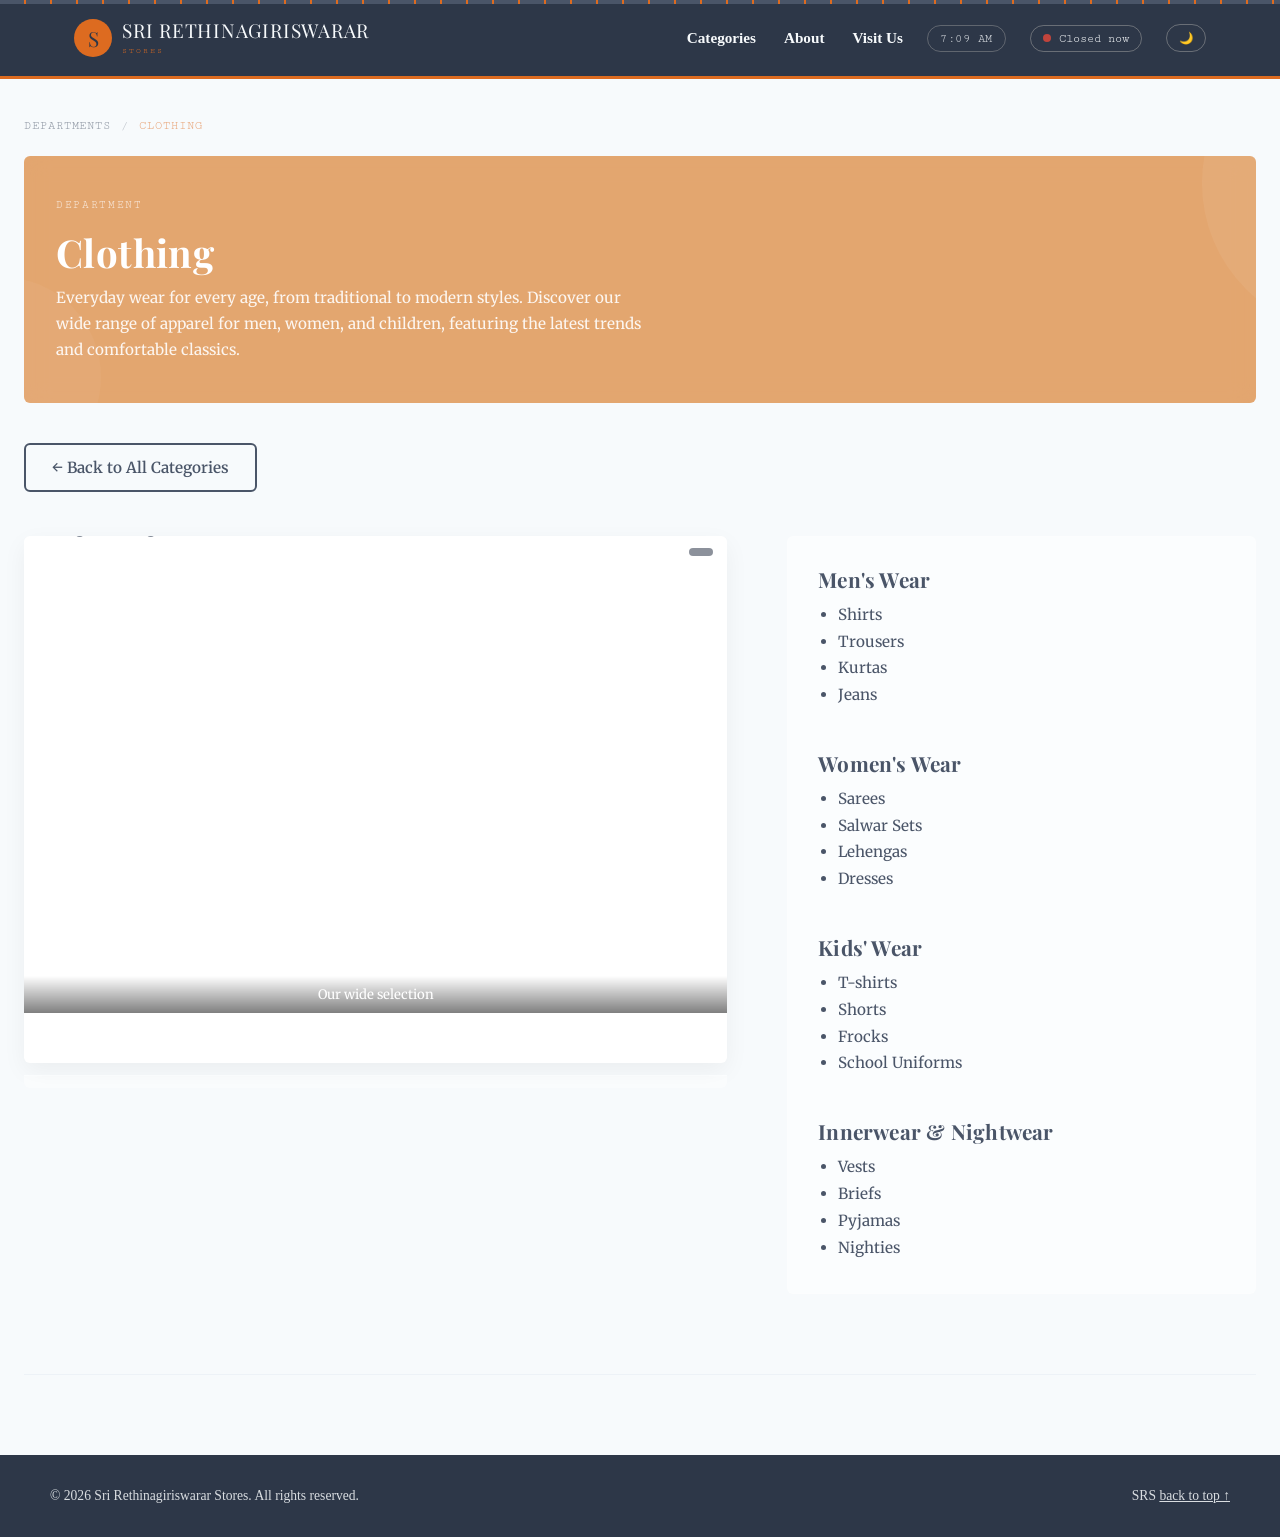
==== clothing.html @ 68ac8aa7 "first commit" ====
<!DOCTYPE html>
<html lang="en" data-theme="light">
<head>
<meta charset="UTF-8">
<meta name="viewport" content="width=device-width, initial-scale=1.0">
<title>Clothing — Sri Rethinagiriswarar Stores</title>
<meta name="description" content="Explore the departments of Sri Rethinagiriswarar Stores — clothing, footwear, grocery, stationery, and more.">
<link rel="preconnect" href="https://fonts.googleapis.com">
<link rel="preconnect" href="https://fonts.gstatic.com" crossorigin>
<link href="https://fonts.googleapis.com/css2?family=Playfair+Display:wght@700&family=Merriweather:wght@400;700&family=Cutive+Mono&display=swap" rel="stylesheet">
<link rel="stylesheet" href="style.css">
</head>
<body data-department-id="clothing">

<!-- Scroll Progress Bar -->
<div class="scroll-progress" id="scroll-progress"></div>

<div class="rail" aria-hidden="true"></div>

<header class="site-header" id="top">
  <div class="header-inner">
    <a class="brand" href="index.html#top">
      <span class="brand-mark">S</span>
      <span class="brand-text">SRI RETHINAGIRISWARAR<small>STORES</small></span>
    </a>

    <nav class="main-nav" id="main-nav">
      <a href="index.html#categories" class="nav-link">Categories</a>
      <a href="index.html#about" class="nav-link">About</a>
      <a href="index.html#visit" class="nav-link">Visit Us</a>
    </nav>

    <!-- Live Clock -->
    <div class="live-clock" id="live-clock" title="Current time">--:-- --</div>

    <div class="status-chip" id="status-chip">
      <span class="dot"></span>
      <span id="status-text">Checking hours…</span>
    </div>

    <!-- Theme Toggle -->
    <button class="theme-toggle" id="theme-toggle" aria-label="Toggle dark/light mode">
      <span class="toggle-icon" id="toggle-icon">☀️</span>
    </button>

    <button class="nav-toggle" id="nav-toggle" aria-label="Toggle menu" aria-expanded="false">
      <span></span><span></span><span></span>
    </button>
  </div>
</header>

<main>
  <!-- DEPARTMENT DETAIL SECTION -->
  <section class="department-detail is-active" id="department-detail">
    <div class="department-detail-inner" id="department-detail-inner">
      <!-- Content is now pre-rendered -->
      <div class="department-breadcrumb">
        <a href="index.html#categories">Departments</a>
        <span>/</span>
        <span class="breadcrumb-current">Clothing</span>
      </div>
  
      <div class="department-banner banner--marigold">
        <p class="eyebrow">Department</p>
        <h2>Clothing</h2>
        <p>Everyday wear for every age, from traditional to modern styles. Discover our wide range of apparel for men, women, and children, featuring the latest trends and comfortable classics.</p>
      </div>
  
      <a href="index.html#categories" class="btn btn-ghost department-back-btn">&larr; Back to All Categories</a>
    
      <div class="department-detail-grid">
        <div class="department-images">
          <div class="slideshow-container" id="slideshow-container">
            <div class="slideshow-track" id="slideshow-track">
              <div class="slideshow-slide is-active" data-index="0">
                <img src="https://images.unsplash.com/photo-1523381294911-8d3cead13475?w=800&q=80" alt="Clothing — image 1" loading="eager" class="slideshow-img">
                <div class="slideshow-caption">Our wide selection</div>
              </div>
              <div class="slideshow-slide" data-index="1">
                <img src="https://images.unsplash.com/photo-1603252109360-70495248a825?w=800&q=80" alt="Clothing — image 2" loading="lazy" class="slideshow-img">
                <div class="slideshow-caption">Quality you can trust</div>
              </div>
              <div class="slideshow-slide" data-index="2">
                <img src="https://images.unsplash.com/photo-1585487005169-5c354efe72a3?w=800&q=80" alt="Clothing — image 3" loading="lazy" class="slideshow-img">
                <div class="slideshow-caption">Fresh & ready for you</div>
              </div>
              <div class="slideshow-slide" data-index="3">
                <img src="https://images.unsplash.com/photo-1617137968427-85924c800a22?w=800&q=80" alt="Clothing — image 4" loading="lazy" class="slideshow-img">
                <div class="slideshow-caption">Browse in comfort</div>
              </div>
              <div class="slideshow-slide" data-index="4">
                <img src="https://images.unsplash.com/photo-1622979213584-a121783b88a2?w=800&q=80" alt="Clothing — image 5" loading="lazy" class="slideshow-img">
                <div class="slideshow-caption">Always well-stocked</div>
              </div>
              <div class="slideshow-slide" data-index="5">
                <img src="https://images.unsplash.com/photo-1586363104862-3a5e2ab6d69a?w=800&q=80" alt="Clothing — image 6" loading="lazy" class="slideshow-img">
                <div class="slideshow-caption">Come explore today</div>
              </div>
            </div>
            <button class="slideshow-nav slideshow-nav--prev" id="slideshow-prev" aria-label="Previous image">&lsaquo;</button>
            <button class="slideshow-nav slideshow-nav--next" id="slideshow-next" aria-label="Next image">&rsaquo;</button>
            <div class="slideshow-dots" id="slideshow-dots"></div>
            <div class="slideshow-counter" id="slideshow-counter"></div>
            <div class="slideshow-progress"><div class="slideshow-progress-bar" id="slideshow-progress-bar"></div></div>
            <div class="swipe-indicator" id="swipe-indicator">&#8592; &#8594;</div>
          </div>
          <div class="slideshow-thumbnails" id="slideshow-thumbnails"></div>
        </div>
        <div class="department-detail-content-grid">
          <div class="department-subcategory"><h3>Men's Wear</h3><ul><li>Shirts</li><li>Trousers</li><li>Kurtas</li><li>Jeans</li></ul></div>
          <div class="department-subcategory"><h3>Women's Wear</h3><ul><li>Sarees</li><li>Salwar Sets</li><li>Lehengas</li><li>Dresses</li></ul></div>
          <div class="department-subcategory"><h3>Kids' Wear</h3><ul><li>T-shirts</li><li>Shorts</li><li>Frocks</li><li>School Uniforms</li></ul></div>
          <div class="department-subcategory"><h3>Innerwear & Nightwear</h3><ul><li>Vests</li><li>Briefs</li><li>Pyjamas</li><li>Nighties</li></ul></div>
        </div>
      </div>

      <!-- Related Departments Section -->
      <div class="related-departments" id="related-departments">
        <!-- Content will be injected by script.js -->
      </div>

    </div>
  </section>
</main>

<footer class="site-footer">
  <div class="footer-inner">
    <p>&copy; <span id="year"></span> Sri Rethinagiriswarar Stores. All rights reserved.</p>
    <p class="footer-credit">SRS <a href="#top">back to top ↑</a></p>
  </div>
</footer>

<button class="to-top" id="to-top" aria-label="Back to top">↑</button>

<!-- Toast Notification -->
<div class="toast" id="toast"></div>

<script src="script.js"></script>
</body>
</html>
---- style.css ----
/* ============ TOKENS ============ */
:root{
  --ink: #2D3748;
  --ink-soft: #4A5568;
  --paper: #F7FAFC;
  --paper-dim: #EDF2F7;
  --charcoal: #4A5568;

  --marigold: #DD6B20;
  --signal-red: #C1443C;
  --sage: #6B8F71;
  --teal: #2F6F6B;
  --plum: #7A4B6D;

  --display: 'Playfair Display', serif;
  --body: 'Merriweather', serif;
  --mono: 'Cutive Mono', monospace;
 
  --radius: 6px;
  --header-h: 76px;

  --card-bg: #ffffff;
  --tag-border: #fff;
  --shadow-color: rgba(0, 0, 0, 0.05);
  --shadow-hover: rgba(0, 0, 0, 0.1);
  --glow-color: rgba(221, 107, 32, 0.25);
  --toast-bg: #1B2A4A;
  --toast-text: #F3EDE0;
}

/* ============ DARK THEME ============ */
[data-theme="dark"]{
  --ink: #E8E0D0;
  --marigold: #DD6B20;
  --ink-soft: #B8B0A0;
  --paper: #1A1D23;
  --paper-dim: #22262E;
  --charcoal: #E0D8C8;
  --card-bg: #2A2E36;
  --tag-border: #2A2E36;
  --shadow-color: rgba(0,0,0,0.15);
  --shadow-hover: rgba(0,0,0,0.25);
  --glow-color: rgba(221, 107, 32, 0.2);
  --toast-bg: #F3EDE0;
  --toast-text: #1B2A4A;
}

*{ box-sizing: border-box; }
html{ scroll-behavior: smooth; scroll-padding-top: var(--header-h); }
body{
  margin:0;
  /* New: Add a subtle decorative background to enhance the glass effect */
  background-color: var(--paper);
  background-image:
    radial-gradient(circle at 15% 20%, hsla(28, 69%, 53%, 0.08), transparent 30%),
    radial-gradient(circle at 85% 70%, hsla(188, 43%, 49%, 0.1), transparent 35%);
  background-attachment: fixed;
}
main {
  font-family: var(--body);
  color: var(--charcoal);
  background: var(--paper);
  overflow-x: hidden; /* Prevents horizontal scroll from animations */
  -webkit-font-smoothing: antialiased;
}
h1,h2,h3{ font-family: var(--display); font-weight: 700; letter-spacing: 0.01em; line-height: 1.1; margin: 0; }
h3{ line-height: 1.2; }
p{ margin: 0; line-height: 1.6; }
ul{ margin:0; padding:0; list-style:none; }
a{ color: inherit; text-decoration: none; }
img{ max-width:100%; display:block; }

@media (prefers-reduced-motion: reduce){
  *{ animation: none !important; transition: none !important; }
  html{ scroll-behavior: auto; }
}

/* decorative top rail like a shop rod the signs hang from */
.rail{
  position: fixed; top: 0; left: 0; right: 0; height: 4px;
  background: repeating-linear-gradient(90deg, var(--ink-soft) 0 24px, var(--marigold) 24px 26px);
  z-index: 60;
}

/* ============ SCROLL PROGRESS BAR ============ */
.scroll-progress{
  position: fixed; top: 4px; left: 0; height: 3px;
  background: var(--marigold); z-index: 61;
  width: 0%; transition: width 0.1s ease;
}

/* ============ THEME TOGGLE ============ */
.theme-toggle{
  background: none; border: 1px solid rgba(243,237,224,0.3); border-radius: 999px;
  color: var(--paper); cursor: pointer; padding: 6px 12px;
  font-size: 1rem; display:flex; align-items:center; gap:6px;
  transition: background .25s ease, transform .25s ease;
  font-family: var(--mono); font-size: 0.72rem;
}
.theme-toggle:hover{ background: rgba(243,237,224,0.1); transform: scale(1.05); }
.theme-toggle .toggle-icon{ display:inline-block; }
[data-theme="dark"] .theme-toggle{ border-color: rgba(27,42,74,0.3); }
[data-theme="dark"] .theme-toggle:hover{ background: rgba(27,42,74,0.1); }

/* ============ HEADER ============ */
.site-header{
  position: sticky; top:0; z-index: 50;
  background: var(--ink);
  border-bottom: 3px solid var(--marigold);
}
.header-inner{
  max-width: 1180px; margin: 0 auto; padding: 0 24px;
  height: var(--header-h);
  display:flex; align-items:center; gap: 24px;
}
.brand{ display:flex; align-items:center; gap:10px; color: var(--paper); margin-right:auto; }
.brand-mark{
  width:38px; height:38px; border-radius:50%;
  background: var(--marigold); color: var(--ink);
  display:flex; align-items:center; justify-content:center;
  font-family: var(--display); font-size: 1.3rem;
}
.brand-text{ font-family: var(--display); font-size: 1.2rem; letter-spacing: 0.04em; display:flex; flex-direction:column; line-height:1; }
.brand-text small{ font-family: var(--mono); font-size: 0.5rem; letter-spacing: 0.25em; color: var(--marigold); margin-top:6px; }

.main-nav{ display:flex; gap: 28px; }
.main-nav a{ color: var(--paper); font-weight:600; font-size: 0.95rem; position:relative; padding: 6px 0; }
.main-nav a::after{
  content:""; position:absolute; left:0; bottom:0; height:2px; width:0;
  background: var(--marigold); transition: width .25s ease;
}
.main-nav a:hover::after, .main-nav a:focus-visible::after{ width:100%; }

.status-chip{
  display:flex; align-items:center; gap:8px;
  font-family: var(--mono); font-size: 0.72rem; color: var(--paper);
  border: 1px solid rgba(243,237,224,0.3); border-radius: 999px;
  padding: 6px 12px;
  white-space: nowrap;
}
.status-chip .dot{ width:8px; height:8px; border-radius:50%; background: var(--sage); }
.status-chip.closed .dot{ background: var(--signal-red); }

/* ============ LIVE CLOCK ============ */
.live-clock{
  font-family: var(--mono); font-size: 0.72rem; color: var(--paper);
  border: 1px solid rgba(243,237,224,0.3); border-radius: 999px;
  padding: 6px 12px; white-space: nowrap;
  opacity: 0.85; letter-spacing: 0.05em;
}

.nav-toggle{ display:none; background:none; border:none; cursor:pointer; padding:8px; }
.nav-toggle span{ display:block; width:24px; height:2px; background: var(--paper); margin:5px 0; transition: transform .25s ease, opacity .25s ease; }

/* ============ HERO ============ */
.hero{
  background-color: var(--ink);
  --grad-1: hsla(28, 80%, 55%, 0.4);
  --grad-2: hsla(190, 80%, 45%, 0.3);
  background-image: 
    radial-gradient(at 20% 25%, var(--grad-1) 0px, transparent 50%),
    radial-gradient(at 80% 75%, var(--grad-2) 0px, transparent 50%);
  background-size: 200% 200%;
  animation: heroGradient 15s ease-in-out infinite;
  color: var(--paper);
  padding: 90px 24px 70px;
  display:flex; justify-content:center;
  position: relative;
  overflow: hidden;
}
@keyframes heroGradient {
  0% { background-position: 0% 50%; }
  50% { background-position: 100% 50%; }
  100% { background-position: 0% 50%; }
}
.hero-inner > * {
  opacity: 0;
  animation: hero-fade-in 0.7s cubic-bezier(0.25, 0.46, 0.45, 0.94) forwards;
}
.hero-inner .eyebrow { animation-delay: 0.1s; }
/* The typewriter handles its own animation */
.hero-inner .hero-sub { animation-delay: 0.4s; }
.hero-inner .hero-actions { animation-delay: 0.6s; }
@keyframes hero-fade-in {
  from { opacity: 0; transform: translateY(20px); }
  to { opacity: 1; transform: translateY(0); }
}
.hero-inner{ max-width: 640px; position:relative; z-index:1; }
.eyebrow{
  font-family: var(--mono); font-size: 0.75rem; letter-spacing: 0.15em;
  text-transform: uppercase; color: var(--marigold); margin-bottom: 16px;
}
.hero-title{ font-size: clamp(2.8rem, 7vw, 4.6rem); margin-bottom: 20px; }
.hero-sub{ font-size: 1.1rem; opacity: 0.85; max-width: 480px; margin-bottom: 34px; }
.hero-actions{ display:flex; gap:16px; flex-wrap: wrap; }

.btn{
  display:inline-block; padding: 13px 26px; border-radius: var(--radius);
  font-weight:600; font-size:0.95rem; border: 2px solid transparent; transition: transform .18s ease, background .18s ease, box-shadow .18s ease;
}
.btn-primary{ background: var(--marigold); color: var(--ink); }
.btn-primary:hover{ transform: translateY(-2px); }
.btn-ghost{ border-color: var(--paper); color: var(--paper); }
.btn-ghost:hover{ background: rgba(243,237,224,0.1); transform: translateY(-2px); }

.hero-signboard{ display:none; }

/* ============ SIGNBOARD SWING ============ */
.hero-signboard{ display:block; position: relative; z-index: 1; }
.swing-icon{
  width: 120px; height: auto; display: block; margin: 20px auto 0;
  animation: swing 3.5s ease-in-out infinite; transform-origin: top center;
}
@keyframes swing{
  0%, 100%{ transform: rotate(-2deg); }
  50%{ transform: rotate(2deg); }
}

/* ============ TYPEWRITER EFFECT ============ */
.typewriter-cursor{ display:inline-block; width:3px; height:1em; background: var(--marigold); margin-left:2px; vertical-align:text-bottom; animation: blink 0.8s step-end infinite; }
@keyframes blink{ 50%{ opacity:0; } }

/* ============ SECTION HEAD ============ */
.section-head{ max-width: 1180px; margin: 0 auto; padding: 0 24px; margin-bottom: 40px; }
.section-head h2{ font-size: clamp(2rem, 4vw, 2.8rem); color: var(--ink); }

/* ============ CATEGORIES / TAG BOARD ============ */
.categories{ padding: 90px 0 0; }

/* ============ CATEGORY FILTERS ============ */
.categories {
  /* Control visibility with JS, but keep the transition here */
  transition: opacity 0.4s ease, visibility 0.4s ease;
}
.filter-bar{
  max-width: 1180px; margin: 0 auto 36px; padding: 0 24px;
  display:flex; flex-wrap:wrap; gap:10px;
}
.filter-btn{
  font-family: var(--mono); font-size: 0.75rem; text-transform: uppercase;
  letter-spacing: 0.08em; padding: 8px 18px; border-radius: 999px;
  border: 1.5px solid var(--ink-soft); background: transparent;
  color: var(--ink-soft); cursor: pointer; transition: all .25s ease;
}
.filter-btn:hover{ border-color: var(--marigold); color: var(--marigold); background: rgba(221, 107, 32, 0.05); }
.filter-btn.is-active{ background: var(--marigold); border-color: var(--marigold); color: var(--ink); }
[data-theme="dark"] .filter-btn{ border-color: var(--ink-soft); color: var(--charcoal); }
[data-theme="dark"] .filter-btn.is-active{ color: var(--ink); }

/* ============ SEARCH BAR (NEW) ============ */
.search-wrapper{
  max-width: 700px; margin: 0 auto 36px; padding: 0 24px;
}
.search-bar{
  position: relative;
}
.search-bar input{
  width: 100%;
  padding: 14px 40px 14px 20px;
  border-radius: 999px;
  border: 1.5px solid var(--paper-dim);
  background: var(--paper-dim);
  font-family: var(--body);
  font-size: 0.95rem;
  color: var(--ink);
  transition: all .25s ease;
}
.search-bar input:focus{
  outline: none;
  border-color: var(--marigold);
  background: var(--paper);
  box-shadow: 0 0 0 4px rgba(221, 107, 32, 0.1);
}
.search-bar #search-clear{
  position: absolute;
  right: 12px; top: 50%; transform: translateY(-50%);
  background: none; border: none; font-size: 1.5rem;
  color: var(--ink-soft); cursor: pointer; opacity: 0;
  transition: opacity .25s ease;
}
.search-bar input:not(:placeholder-shown) + #search-clear{
  opacity: 0.7;
}

/* ============ TAG FILTER ANIMATION ============ */
.tag.tag-hidden{ opacity:0 !important; transform: scale(0.8) translateY(10px) !important; pointer-events:none; position:absolute; visibility:hidden; }
.tag-board.filtering{ position:relative; min-height:300px; }

.tag-board{
  max-width: 1180px; margin: 0 auto; padding: 0 24px;
  display:grid; grid-template-columns: repeat(3, 1fr); gap: 40px 28px;
}
.tag{
  position:relative;
  /* Elegant Glassmorphism effect */
  background: linear-gradient(135deg, rgba(255, 255, 255, 0.5), rgba(255, 255, 255, 0.3));
  backdrop-filter: blur(10px);
  -webkit-backdrop-filter: blur(10px);
  border-radius: 12px;
  padding: 24px;
  box-shadow: 0 8px 32px 0 rgba(0, 0, 0, 0.1);
  border: 1px solid rgba(255, 255, 255, 0.18);
  transition: transform .3s ease, box-shadow .3s ease;
  opacity: 0; transform: translateY(24px);
  will-change: transform;
  cursor: pointer;
  overflow: hidden; /* To contain pseudo-elements */
}
.tag.is-visible{ animation: rise .6s ease forwards; }
@keyframes rise{ to{ opacity:1; transform: translateY(0); } }

.tag:hover, .tag:focus-visible{
  transform: translateY(-6px);
  box-shadow: 0 12px 40px 0 rgba(0, 0, 0, 0.15);
}

.tag::after {
  content: '';
  position: absolute;
  top: 0; left: 0;
  width: 100%; height: 5px;
  background: var(--color, var(--marigold));
  opacity: 0.6;
  transition: height 0.3s ease, opacity 0.3s ease;
}
.tag:hover::after { height: 8px; opacity: 1; }

[data-theme="dark"] .tag {
  background: rgba(42, 46, 54, 0.6);
  border: 1px solid rgba(255, 255, 255, 0.08);
}

/* ============ HOVER GLOW ============ */
.tag::before{
  content:""; position:absolute; inset:0; border-radius: var(--radius);
  opacity:0; transition: opacity .35s ease;
  background: radial-gradient(400px circle at var(--mouse-x,50%) var(--mouse-y,50%), var(--glow-color), transparent 50%);
  pointer-events:none;
}
.tag:hover::before{ opacity:1; }

.btn::after{
  content:""; position:absolute; inset:-2px; border-radius: calc(var(--radius) + 2px);
  opacity:0; transition: opacity .35s ease; z-index: -1;
  background: radial-gradient(300px circle at var(--mouse-x,50%) var(--mouse-y,50%), rgba(232,163,61,0.3), transparent 60%);
  pointer-events:none;
}
.btn{ position:relative; overflow:hidden; }
.btn:hover::after{ opacity:1; }

.tag--marigold{ --color: var(--marigold); }
.tag--red{ --color: var(--signal-red); }
.tag--sage{ --color: var(--sage); }
.tag--teal{ --color: var(--teal); }
.tag--plum{ --color: var(--plum); }

.tag-header {
  display: flex;
  align-items: center;
  gap: 14px;
  margin-bottom: 16px;
}

.tag-icon{
  width: 38px;
  height: 38px;
  flex-shrink: 0;
  color: var(--color, var(--marigold));
}
.tag-icon svg{ width:100%; height:100%; }
.tag h3{
  font-size: 1.4rem;
  color: var(--ink);
  line-height: 1.2;
}
.tag-line{
  font-size: 0.9rem; color: var(--charcoal); opacity: 0.8; margin-bottom: 20px; min-height: 2.7em;
}
.tag ul{ display:flex; flex-direction:column; gap:6px; }
.tag li{ font-family: var(--mono); font-size: 0.78rem; padding-left: 14px; position:relative; }
.tag li::before{ content:"–"; position:absolute; left:0; opacity:0.5; }

/* ============ DEPARTMENT DETAIL SECTION ============ */
.department-detail{
  padding: 0; /* Remove padding by default */
  background: var(--paper); /* Ensure it has a solid background */
  /* The following properties are handled by .is-active when present on page load */
  /* opacity: 0; */
  /* visibility: hidden; */
  /* transform: translateY(30px); */
  /* transition: opacity 0.5s ease, visibility 0.5s ease, transform 0.5s ease; */
}
.department-detail.is-active {
  padding: 40px 0; /* Add padding when it's visible */
  opacity: 1;
  visibility: visible;
  transform: translateY(0);
}
.department-detail-inner{
  max-width: 1280px; margin:0 auto; padding: 0 24px;
}
.department-back-btn{
  margin-bottom: 40px;
  border-color: var(--ink-soft);
  color: var(--ink-soft);
}
.department-back-btn:hover{
  background: rgba(45, 55, 72, 0.06);
  transform: translateY(-2px);
}
[data-theme="dark"] .department-back-btn{
  border-color: var(--ink-soft);
  color: var(--charcoal);
}
[data-theme="dark"] .department-back-btn:hover{
  background: rgba(243,237,224,0.06);
}

/* New: Grid layout for detail view */
.department-detail-grid{
  display: grid;
  grid-template-columns: 1.5fr 1fr;
  gap: 60px;
  align-items: flex-start;
  animation: fadeIn 0.6s ease 0.2s forwards;
}
@keyframes fadeIn { to { opacity: 1; } }

.department-detail-header{
  margin-bottom: 50px;
}
.department-detail-header h2{
  font-size: clamp(2rem, 4vw, 2.8rem); color: var(--ink); margin: 10px 0 20px;
}
.department-description{
  font-size: 1.1rem; line-height: 1.7; max-width: 700px; opacity: 0.85;
}

.department-detail-content-grid{
  display: grid;
  grid-template-columns: repeat(auto-fit, minmax(280px, 1fr));
  gap: 40px;  
  /* New: Glassmorphism for subcategory lists */
  background: rgba(255, 255, 255, 0.5);
  backdrop-filter: blur(8px);
  -webkit-backdrop-filter: blur(8px);
  padding: 30px;
  border-radius: var(--radius);
  border: 1px solid rgba(255, 255, 255, 0.2);
}
.department-subcategory h3{
  font-size: 1.3rem; color: var(--ink-soft); margin-bottom: 12px;
}
[data-theme="dark"] .department-detail-content-grid { background: rgba(42, 46, 54, 0.5); border-color: rgba(255, 255, 255, 0.08); }
.department-subcategory ul{
  list-style: disc; padding-left: 20px;
}
.department-subcategory li{
  font-size: 0.95rem; line-height: 1.5; margin-bottom: 4px;
}

.department-images h3{ font-size: 1.5rem; color: var(--ink); margin-bottom: 20px; }

/* ============ SLIDESHOW ============ */
.slideshow-container{
  position: relative;
  width: 100%;
  border-radius: var(--radius);
  overflow: hidden;
  box-shadow: 0 8px 24px var(--shadow-color);
  background: var(--card-bg);
}
.slideshow-track{
  position: relative;
  width: 100%;
  aspect-ratio: 4 / 3;
  overflow: hidden;
}
.slideshow-slide{
  position: absolute;
  inset: 0;
  opacity: 0;
  transition: opacity 0.6s ease, transform 0.6s ease;
  transform: scale(0.96);
}
.slideshow-slide.is-active{
  opacity: 1;
  transform: scale(1);
  z-index: 2;
}
.slideshow-img{
  width: 100%;
  height: 100%;
  object-fit: cover;
  display: block;
}
/* Navigation arrows */
.slideshow-nav{
  position: absolute;
  top: 50%;
  transform: translateY(-50%);
  z-index: 5;
  width: 42px;
  height: 42px;
  border-radius: 50%;
  border: none;
  background: rgba(45, 55, 72, 0.65);
  color: #fff;
  font-size: 1.6rem;
  line-height: 1;
  cursor: pointer;
  display: flex;
  align-items: center;
  justify-content: center;
  opacity: 0;
  transition: opacity 0.3s ease, background 0.3s ease, transform 0.2s ease;
  backdrop-filter: blur(2px);
}
.slideshow-container:hover .slideshow-nav{
  opacity: 1;
}
.slideshow-nav:hover{
  background: var(--marigold);
  transform: translateY(-50%) scale(1.1);
}
.slideshow-nav--prev{ left: 14px; }
.slideshow-nav--next{ right: 14px; }

/* Dots */
.slideshow-dots{
  position: absolute;
  bottom: 12px;
  left: 50%;
  transform: translateX(-50%);
  z-index: 5;
  display: flex;
  gap: 8px;
}
.slideshow-dot{
  width: 10px;
  height: 10px;
  border-radius: 50%;
  border: 2px solid rgba(255,255,255,0.7);
  background: transparent;
  cursor: pointer;
  padding: 0;
  transition: background 0.3s ease, border-color 0.3s ease, transform 0.2s ease;
}
.slideshow-dot.is-active{
  background: var(--marigold);
  border-color: var(--marigold);
  transform: scale(1.2);
}
.slideshow-dot:hover{
  background: rgba(255,255,255,0.5);
  border-color: #fff;
}

/* Slide counter */
.slideshow-counter{
  position: absolute;
  top: 12px;
  right: 14px;
  z-index: 5;
  font-family: var(--mono);
  font-size: 0.72rem;
  color: #fff;
  background: rgba(45, 55, 72, 0.55);
  padding: 4px 12px;
  border-radius: 999px;
  backdrop-filter: blur(2px);
  letter-spacing: 0.04em;
}

/* ============ LIGHTBOX MODAL ============ */
.lightbox{
  position: fixed;
  inset: 0;
  z-index: 200;
  background: rgba(0, 0, 0, 0.88);
  display: flex;
  align-items: center;
  justify-content: center;
  opacity: 0;
  visibility: hidden;
  transition: opacity 0.35s ease, visibility 0.35s ease;
  backdrop-filter: blur(6px);
}
.lightbox.is-open{
  opacity: 1;
  visibility: visible;
}
.lightbox-content{
  position: relative;
  max-width: 90vw;
  max-height: 85vh;
  display: flex;
  flex-direction: column;
  align-items: center;
}
.lightbox-img{
  max-width: 100%;
  max-height: 80vh;
  border-radius: 4px;
  box-shadow: 0 20px 60px rgba(0, 0, 0, 0.5);
  object-fit: contain;
}
.lightbox-counter{
  margin-top: 14px;
  font-family: var(--mono);
  font-size: 0.85rem;
  color: rgba(255,255,255,0.7);
  letter-spacing: 0.08em;
}
.lightbox-close{
  position: absolute;
  top: 20px;
  right: 24px;
  z-index: 10;
  width: 44px;
  height: 44px;
  border-radius: 50%;
  border: none;
  background: rgba(255,255,255,0.1);
  color: #fff;
  font-size: 1.8rem;
  cursor: pointer;
  display: flex;
  align-items: center;
  justify-content: center;
  transition: background 0.25s ease, transform 0.2s ease;
  backdrop-filter: blur(4px);
}
.lightbox-close:hover{
  background: var(--marigold);
  transform: scale(1.1);
}
.lightbox-nav{
  position: absolute;
  top: 50%;
  transform: translateY(-50%);
  z-index: 10;
  width: 52px;
  height: 52px;
  border-radius: 50%;
  border: none;
  background: rgba(255,255,255,0.08);
  color: #fff;
  font-size: 2.2rem;
  cursor: pointer;
  display: flex;
  align-items: center;
  justify-content: center;
  transition: background 0.25s ease, transform 0.2s ease;
  backdrop-filter: blur(4px);
}
.lightbox-nav:hover{
  background: var(--marigold);
  transform: translateY(-50%) scale(1.1);
}
.lightbox-nav--prev{ left: 20px; }
.lightbox-nav--next{ right: 20px; }

@media (max-width: 720px){
  .lightbox-nav{
    width: 40px;
    height: 40px;
    font-size: 1.6rem;
  }
  .lightbox-nav--prev{ left: 8px; }
  .lightbox-nav--next{ right: 8px; }
  .lightbox-close{
    top: 12px;
    right: 12px;
    width: 36px;
    height: 36px;
    font-size: 1.4rem;
  }
  .slideshow-track{
    aspect-ratio: 3 / 2;
  }
  .slideshow-nav{
    width: 34px;
    height: 34px;
    font-size: 1.2rem;
  }
  .slideshow-nav--prev{ left: 8px; }
  .slideshow-nav--next{ right: 8px; }
  .slideshow-dot{
    width: 8px;
    height: 8px;
  }
}

/* ============ ABOUT ============ */
.about{ background: var(--paper-dim); padding: 60px 0 90px; }
.about-inner{
  max-width: 1180px; margin:0 auto; padding: 0 24px;
  display:grid; grid-template-columns: 1.3fr 1fr; gap: 60px; align-items:center;
}
.about-copy h2{ font-size: clamp(2rem,4vw,2.6rem); color: var(--ink); margin: 10px 0 20px; }
.about-copy p{ margin-bottom: 14px; line-height:1.7; max-width: 480px; }
.about-stats{ display:flex; flex-direction:column; gap: 26px; }
.stat{ display:flex; align-items:baseline; gap:14px; border-left: 4px solid var(--marigold); padding-left: 18px; }
.stat-num{ font-family: var(--display); font-size: 3rem; color: var(--ink); }
.stat-label{ font-family: var(--mono); font-size: 0.75rem; text-transform: uppercase; letter-spacing: 0.08em; opacity:0.7; }

/* ============ VISIT ============ */
.visit{ padding: 90px 0 100px; }
.visit-inner{
  max-width: 1180px; margin:0 auto; padding: 0 24px;
  display:grid; grid-template-columns: 1fr 1fr; gap: 50px; align-items:stretch;
}
.visit-details h2{ font-size: clamp(2rem,4vw,2.6rem); color: var(--ink); margin: 10px 0 26px; }
.detail-list{ display:flex; flex-direction:column; gap: 18px; margin-bottom: 30px; }
.detail-list li{ display:flex; flex-direction:column; gap:4px; border-bottom: 1px solid rgba(27,42,74,0.12); padding-bottom: 14px; }
.detail-label{ font-family: var(--mono); font-size: 0.72rem; text-transform:uppercase; letter-spacing:0.1em; opacity:0.6; }
.detail-value{ font-size: 1rem; font-weight:600; }
.detail-value a:hover{ text-decoration: underline; }
.visit-actions{ display:flex; gap:14px; flex-wrap:wrap; }
.visit .btn-primary{ background: var(--ink); color: var(--paper); }
.visit .btn-ghost{ border-color: var(--ink); color: var(--ink); }
.visit .btn-ghost:hover{ background: rgba(45, 55, 72, 0.06); }
.btn--with-icon {
  display: inline-flex;
  align-items: center;
  gap: 10px;
}
.btn-icon {
  display: block;
}

.visit-map{ border-radius: var(--radius); overflow:hidden; min-height: 320px; box-shadow: 0 10px 24px var(--shadow-color); }
.visit-map iframe{ width:100%; height:100%; min-height:320px; border:0; filter: grayscale(0.3) contrast(0.9); }

/* ============ TOAST NOTIFICATION ============ */
.toast{
  position: fixed; bottom: 80px; left: 50%; transform: translateX(-50%) translateY(20px);
  background: var(--toast-bg); color: var(--toast-text);
  padding: 12px 24px; border-radius: 999px;
  font-family: var(--mono); font-size: 0.8rem;
  box-shadow: 0 8px 24px rgba(0,0,0,0.2);
  opacity: 0; visibility: hidden; transition: all .35s ease; z-index: 100;
  white-space: nowrap;
}
.toast.is-visible{ opacity:1; visibility:visible; transform: translateX(-50%) translateY(0); }

/* ============ ACTIVE NAV LINK ============ */
.main-nav a.is-active::after{ width:100%; }

/* ============ FOOTER ============ */
.site-footer{ background: var(--ink); color: var(--paper); padding: 30px 24px; }
.footer-inner{
  max-width: 1180px; margin:0 auto;
  display:flex; justify-content:space-between; flex-wrap:wrap; gap:10px;
  font-size: 0.85rem; opacity:0.85;
}
.footer-credit a{ text-decoration: underline; }

/* ============ BACK TO TOP ============ */
.to-top{
  position: fixed; bottom: 26px; right: 26px; z-index: 40;
  width: 46px; height:46px; border-radius:50%;
  background: var(--marigold); color: var(--ink); border:none;
  font-size: 1.2rem; cursor:pointer; box-shadow: 0 8px 18px rgba(0,0,0,0.2);
  opacity:0; visibility:hidden; transform: translateY(10px);
  transition: opacity .25s ease, transform .25s ease, visibility .25s ease;
}
.to-top.is-visible{ opacity:1; visibility:visible; transform: translateY(0); }

/* ============ RESPONSIVE ============ */
@media (max-width: 900px){
  .tag-board{ grid-template-columns: repeat(2, 1fr); }
  .about-inner, .visit-inner{ grid-template-columns: 1fr; }
  .visit-map{ min-height: 260px; }
  .department-detail-grid{ grid-template-columns: 1fr; gap: 40px; }
}

@media (max-width: 720px){
  .main-nav{
    position: fixed; top: var(--header-h); left:0; right:0;
    background: var(--ink); flex-direction:column; gap:0;
    max-height:0; overflow:hidden; transition: max-height .3s ease;
    border-bottom: 3px solid var(--marigold);
  }
  .main-nav.is-open{ max-height: 260px; }
  .main-nav a{ padding: 16px 24px; border-top: 1px solid rgba(243,237,224,0.1); }
  .status-chip{ display:none; }
  .nav-toggle{ display:block; }
  .tag-board{ grid-template-columns: 1fr; }
  .department-detail-content-grid{
    grid-template-columns: 1fr;
  }
  .department-detail-grid{ grid-template-columns: 1fr; gap: 40px; }
  .hero{ padding: 70px 20px 50px; }
}

/* ============================================= */
/* ===== DEPARTMENT EMPTY STATE ===== */
/* ============================================= */
.department-empty-state{
  position: relative;
  padding: 60px 24px 80px;
  text-align: center;
  overflow: hidden;
  border-radius: var(--radius);
  background: var(--card-bg);
  border: 1px solid rgba(0,0,0,0.04);
  box-shadow: 0 4px 12px var(--shadow-color);
  animation: emptyFadeIn 0.8s ease forwards;
}
@keyframes emptyFadeIn{
  from{ opacity: 0; transform: translateY(30px); }
  to{ opacity: 1; transform: translateY(0); }
}
.department-empty-state .eyebrow{
  color: var(--marigold);
  margin-bottom: 12px;
}
.department-empty-state h2{
  font-size: clamp(1.8rem, 3.5vw, 2.4rem);
  color: var(--ink);
  margin: 8px 0 18px;
}
.empty-state-sub{
  max-width: 520px;
  margin: 0 auto 40px;
  font-size: 1rem;
  opacity: 0.7;
  line-height: 1.7;
}
/* Floating decorative particles */
.empty-state-decor{
  position: absolute;
  inset: 0;
  pointer-events: none;
  overflow: hidden;
}
.floating-particle{
  position: absolute;
  width: 8px;
  height: 8px;
  border-radius: 50%;
  opacity: 0.15;
  animation: floatParticle 6s ease-in-out infinite;
}
.floating-particle.p1{ top: 15%; left: 10%; background: var(--marigold); animation-delay: 0s; width: 14px; height: 14px; }
.floating-particle.p2{ top: 70%; left: 8%; background: var(--signal-red); animation-delay: 0.8s; width: 10px; height: 10px; }
.floating-particle.p3{ top: 25%; right: 12%; background: var(--sage); animation-delay: 1.6s; width: 12px; height: 12px; }
.floating-particle.p4{ top: 80%; right: 15%; background: var(--teal); animation-delay: 2.4s; width: 6px; height: 6px; }
.floating-particle.p5{ top: 45%; left: 5%; background: var(--plum); animation-delay: 3.2s; width: 9px; height: 9px; }
.floating-particle.p6{ top: 55%; right: 8%; background: var(--marigold); animation-delay: 4s; width: 11px; height: 11px; }
@keyframes floatParticle{
  0%, 100%{ transform: translateY(0) scale(1); opacity: 0.1; }
  25%{ transform: translateY(-20px) scale(1.3); opacity: 0.25; }
  50%{ transform: translateY(-8px) scale(0.9); opacity: 0.15; }
  75%{ transform: translateY(-28px) scale(1.1); opacity: 0.2; }
}
/* Empty state icon grid */
.empty-state-icons{
  display: flex;
  flex-wrap: wrap;
  justify-content: center;
  gap: 20px;
  max-width: 700px;
  margin: 0 auto;
}
.empty-icon{
  display: flex;
  flex-direction: column;
  align-items: center;
  gap: 8px;
  width: 90px;
  padding: 16px 10px 12px;
  border-radius: var(--radius);
  background: var(--paper-dim);
  border: 1px solid rgba(0,0,0,0.04);
  cursor: pointer;
  transition: all 0.3s ease;
  animation: iconPopIn 0.5s ease backwards;
}
.empty-icon:nth-child(1){ animation-delay: 0.05s; }
.empty-icon:nth-child(2){ animation-delay: 0.1s; }
.empty-icon:nth-child(3){ animation-delay: 0.15s; }
.empty-icon:nth-child(4){ animation-delay: 0.2s; }
.empty-icon:nth-child(5){ animation-delay: 0.25s; }
.empty-icon:nth-child(6){ animation-delay: 0.3s; }
.empty-icon:nth-child(7){ animation-delay: 0.35s; }
.empty-icon:nth-child(8){ animation-delay: 0.4s; }
.empty-icon:nth-child(9){ animation-delay: 0.45s; }
@keyframes iconPopIn{
  from{ opacity: 0; transform: scale(0.7) translateY(10px); }
  to{ opacity: 1; transform: scale(1) translateY(0); }
}
.empty-icon svg{
  width: 32px;
  height: 32px;
  color: var(--ink-soft);
  transition: color 0.3s ease, transform 0.3s ease;
}
.empty-icon span{
  font-family: var(--mono);
  font-size: 0.65rem;
  text-transform: uppercase;
  letter-spacing: 0.06em;
  opacity: 0.7;
}
.empty-icon:hover{
  transform: translateY(-4px);
  box-shadow: 0 6px 16px var(--shadow-hover);
  border-color: var(--marigold);
}
.empty-icon:hover svg{
  color: var(--marigold);
  transform: scale(1.15);
}
.empty-icon[data-dept="clothing"]:hover svg,
.empty-icon[data-dept="clothing"]:hover span{ color: var(--marigold); }
.empty-icon[data-dept="footwear"]:hover svg,
.empty-icon[data-dept="footwear"]:hover span{ color: var(--signal-red); }
.empty-icon[data-dept="grocery"]:hover svg,
.empty-icon[data-dept="grocery"]:hover span{ color: var(--sage); }
.empty-icon[data-dept="stationery"]:hover svg,
.empty-icon[data-dept="stationery"]:hover span{ color: var(--teal); }
.empty-icon[data-dept="xerox-printing"]:hover svg,
.empty-icon[data-dept="xerox-printing"]:hover span{ color: var(--plum); }
.empty-icon[data-dept="fancy-items"]:hover svg,
.empty-icon[data-dept="fancy-items"]:hover span{ color: var(--marigold); }
.empty-icon[data-dept="gifts"]:hover svg,
.empty-icon[data-dept="gifts"]:hover span{ color: var(--signal-red); }
.empty-icon[data-dept="cool-drinks"]:hover svg,
.empty-icon[data-dept="cool-drinks"]:hover span{ color: var(--sage); }
.empty-icon[data-dept="daily-home-needs"]:hover svg,
.empty-icon[data-dept="daily-home-needs"]:hover span{ color: var(--teal); }

/* ============================================= */
/* ===== FEATURED DEPARTMENT CARD (NEW) ====== */
/* ============================================= */
.featured-department-card {
  position: relative;
  max-width: 480px;
  margin: 0 auto 40px;
  border-radius: var(--radius);
  background: var(--card-bg);
  box-shadow: 0 8px 24px var(--shadow-color);
  overflow: hidden;
  border: 1px solid rgba(0,0,0,0.05);
  transition: border-color 0.4s ease;
  border-left: 5px solid var(--marigold); /* Default color */
}
.featured-card-image-wrapper {
  width: 100%;
  aspect-ratio: 16 / 9;
  background: var(--paper-dim);
}
.featured-card-image-wrapper img {
  width: 100%;
  height: 100%;
  object-fit: cover;
  opacity: 0;
  transform: scale(1.05);
  transition: opacity 0.6s ease, transform 0.6s ease;
}
.featured-card-image-wrapper img.is-visible {
  opacity: 1;
  transform: scale(1);
}
.featured-card-content {
  padding: 20px 24px;
  display: flex;
  align-items: center;
  justify-content: space-between;
  gap: 16px;
}
.featured-card-content h3 {
  font-size: 1.4rem;
  color: var(--ink);
  margin: 0;
}
.featured-card-content .btn {
  padding: 10px 20px;
  font-size: 0.85rem;
  flex-shrink: 0;
  background-color: var(--marigold); /* Default color */
  transition: background-color 0.4s ease;
}
.featured-card-nav {
  position: absolute;
  top: 35%;
  transform: translateY(-50%);
  width: 36px;
  height: 36px;
  border-radius: 50%;
  border: none;
  background: rgba(45, 55, 72, 0.6);
  color: #fff;
  font-size: 1.5rem;
  cursor: pointer;
  display: flex;
  align-items: center;
  justify-content: center;
  opacity: 0;
  transition: opacity 0.3s ease;
}
.featured-department-card:hover .featured-card-nav { opacity: 1; }
.featured-card-nav--prev { left: 12px; }
.featured-card-nav--next { right: 12px; }
/* ============================================= */
/* ===== DEPARTMENT THEMED BANNER ===== */
/* ============================================= */
.department-banner{
  position: relative;
  padding: 40px 32px;
  border-radius: var(--radius);
  margin-bottom: 40px;
  overflow: hidden;
  color: #fff;
  animation: bannerSlideIn 0.6s ease forwards;
}
@keyframes bannerSlideIn{
  from{ opacity: 0; transform: translateX(-20px); }
  to{ opacity: 1; transform: translateX(0); }
}
.department-banner .eyebrow{
  position: relative; z-index: 1;
  color: rgba(255,255,255,0.75);
  font-size: 0.7rem;
}
.department-banner h2{
  color: #fff;
  font-size: clamp(1.8rem, 3.5vw, 2.4rem);
  margin: 8px 0 12px;
  position: relative; z-index: 1;
}
.department-banner p{
  color: rgba(255,255,255,0.9);
  max-width: 600px;
  position: relative; z-index: 1;
  font-size: 0.95rem;
  line-height: 1.7;
}
.department-banner::after{
  content: '';
  position: absolute;
  top: -50%;
  right: -20%;
  width: 300px;
  height: 300px;
  border-radius: 50%;
  background: rgba(255,255,255,0.06);
  pointer-events: none;
}
.department-banner::before{
  content: '';
  position: absolute;
  bottom: -30%;
  left: -10%;
  width: 200px;
  height: 200px;
  border-radius: 50%;
  background: rgba(255,255,255,0.04);
  pointer-events: none;
}
/* Banner color themes */
.banner--marigold{ background: hsla(28, 69%, 53%, 0.7); }
.banner--red{ background: hsla(3, 53%, 50%, 0.7); }
.banner--sage{ background: hsla(125, 15%, 50%, 0.7); }
.banner--teal{ background: hsla(176, 42%, 31%, 0.7); }
.banner--plum{ background: hsla(313, 23%, 39%, 0.7); }

/* Add backdrop-filter for glass effect */
.department-banner {
  backdrop-filter: blur(12px);
  -webkit-backdrop-filter: blur(12px);
}
[data-theme="dark"] .department-banner {
  border: 1px solid rgba(255, 255, 255, 0.1);
}

/* ============================================= */
/* ===== BREADCRUMB ===== */
/* ============================================= */
.department-breadcrumb{
  display: flex;
  align-items: center;
  gap: 10px;
  font-family: var(--mono);
  font-size: 0.72rem;
  text-transform: uppercase;
  letter-spacing: 0.08em;
  margin-bottom: 24px;
  opacity: 0;
  animation: breadcrumbFade 0.5s ease 0.2s forwards;
}
@keyframes breadcrumbFade{
  to{ opacity: 0.6; }
}
.department-breadcrumb span{ opacity: 0.6; }
.department-breadcrumb .breadcrumb-current{ color: var(--marigold); opacity: 1; }

/* ============================================= */
/* ===== SUB CATEGORY STAGGERED ENTRY ===== */
/* ============================================= */
.department-detail-content-grid .department-subcategory{
  opacity: 0;
  transform: translateY(20px);
  animation: subcatFadeIn 0.5s ease forwards;
}
.department-detail-content-grid .department-subcategory:nth-child(1){ animation-delay: 0.1s; }
.department-detail-content-grid .department-subcategory:nth-child(2){ animation-delay: 0.2s; }
.department-detail-content-grid .department-subcategory:nth-child(3){ animation-delay: 0.3s; }
.department-detail-content-grid .department-subcategory:nth-child(4){ animation-delay: 0.4s; }
@keyframes subcatFadeIn{
  to{ opacity: 1; transform: translateY(0); }
}

/* ============================================= */
/* ===== SLIDESHOW THUMBNAIL STRIP ===== */
/* ============================================= */
.slideshow-thumbnails{
  display: flex;
  gap: 8px;
  margin-top: 12px;
  overflow-x: auto;
  padding: 4px 2px 8px;
  -webkit-overflow-scrolling: touch;
  scrollbar-width: thin;
  /* NEW: Glassmorphism for thumbnail strip */
  background: rgba(255, 255, 255, 0.4);
  backdrop-filter: blur(4px);
  -webkit-backdrop-filter: blur(4px);
  border-top: 1px solid rgba(255, 255, 255, 0.2);
  border-radius: 0 0 var(--radius) var(--radius);
}
.slideshow-thumbnails::-webkit-scrollbar{ height: 4px; }
.slideshow-thumbnails::-webkit-scrollbar-thumb{ background: var(--ink-soft); border-radius: 4px; }
.slideshow-thumbnails::-webkit-scrollbar-track{ background: transparent; }
.slideshow-thumb{
  flex-shrink: 0;
  width: 60px;
  height: 45px;
  border-radius: 4px;
  overflow: hidden;
  cursor: pointer;
  border: 2px solid transparent;
  opacity: 0.5;
  transition: all 0.3s ease;
}
.slideshow-thumb img{
  width: 100%;
  height: 100%;
  object-fit: cover;
  display: block;
}
.slideshow-thumb.is-active{
  opacity: 1;
  border-color: var(--marigold);
  transform: scale(1.05);
}
.slideshow-thumb:hover{
  opacity: 0.8;
}

/* ============================================= */
/* ===== SLIDESHOW IMAGE CAPTION ===== */
/* ============================================= */
.slideshow-caption{
  position: absolute;
  bottom: 50px;
  left: 0;
  right: 0;
  z-index: 5;
  padding: 10px 16px;
  background: linear-gradient(transparent, rgba(0,0,0,0.5));
  color: #fff;
  font-size: 0.82rem;
  text-align: center;
  opacity: 0;
  transform: translateY(8px);
  transition: opacity 0.4s ease, transform 0.4s ease;
  pointer-events: none;
}
.slideshow-slide.is-active .slideshow-caption{
  opacity: 1;
  transform: translateY(0);
}

/* ============================================= */
/* ===== AUTOPLAY PROGRESS BAR ===== */
/* ============================================= */
.slideshow-progress{
  position: absolute;
  bottom: 0;
  left: 0;
  right: 0;
  height: 3px;
  z-index: 5;
  background: rgba(255,255,255,0.2);
}
.slideshow-progress-bar{
  height: 100%;
  width: 0%;
  background: var(--marigold);
  transition: width 0.1s linear;
}

/* ============================================= */
/* ===== KEN BURNS ZOOM EFFECT ===== */
/* ============================================= */
.slideshow-slide .slideshow-img{
  transform: scale(1);
  transition: transform 6s ease, opacity 0.6s ease;
}
.slideshow-slide.is-active .slideshow-img{
  animation: kenBurns 6s ease forwards;
}
@keyframes kenBurns{
  0%{ transform: scale(1); }
  100%{ transform: scale(1.08); }
}

/* ============================================= */
/* ===== DECORATIVE DIVIDERS ===== */
/* ============================================= */
.creative-divider{
  display: flex;
  align-items: center;
  gap: 12px;
  margin: 30px 0;
  opacity: 0.3;
}
.creative-divider::before,
.creative-divider::after{
  content: '';
  flex: 1;
  height: 1px;
  background: var(--ink-soft);
}
.creative-divider .divider-dot{
  width: 6px;
  height: 6px;
  border-radius: 50%;
  background: var(--marigold);
}

/* ============================================= */
/* ===== SWIPE INDICATOR ===== */
/* ============================================= */
.swipe-indicator{
  position: absolute;
  top: 50%;
  left: 50%;
  transform: translate(-50%, -50%);
  z-index: 10;
  font-size: 2rem;
  color: rgba(255,255,255,0.6);
  opacity: 0;
  pointer-events: none;
  transition: opacity 0.3s ease;
}
.swipe-indicator.is-visible{
  opacity: 1;
  animation: swipePulse 1s ease 0.5s forwards;
}
@keyframes swipePulse{
  0%{ opacity: 1; transform: translate(-50%, -50%) scale(1); }
  100%{ opacity: 0; transform: translate(-50%, -50%) scale(1.3); }
}

/* ============================================= */
/* ===== DEPARTMENT DETAIL TRANSITION ===== */
/* ============================================= */

/* keyboard focus visibility */
a:focus-visible, button:focus-visible{
  outline: 3px solid var(--marigold); outline-offset: 3px;
}

/* ============================================= */
/* ===== RELATED DEPARTMENTS (NEW) ===== */
/* ============================================= */
.related-departments{
  margin-top: 80px;
  padding-top: 40px;
  border-top: 1px solid var(--paper-dim);
}
.related-departments h3{
  font-size: 1.6rem;
  color: var(--ink);
  margin-bottom: 24px;
}
.related-grid{
  display: grid;
  grid-template-columns: repeat(auto-fit, minmax(250px, 1fr));
  gap: 24px;
}
.related-card{
  display: flex;
  align-items: center;
  gap: 16px;
  padding: 16px;
  border-radius: var(--radius);
  background: var(--paper-dim);
  transition: all .25s ease;
}
.related-card:hover{
  transform: translateY(-4px);
  box-shadow: 0 6px 16px var(--shadow-hover);
  background: var(--card-bg);
}
.related-card .tag-icon{
  width: 32px;
  height: 32px;
  flex-shrink: 0;
}
.related-card-info h4{
  font-family: var(--display);
  font-size: 1.1rem;
  color: var(--ink);
  margin-bottom: 4px;
}
.related-card-info p{ font-size: 0.8rem; opacity: 0.7; line-height: 1.4; }
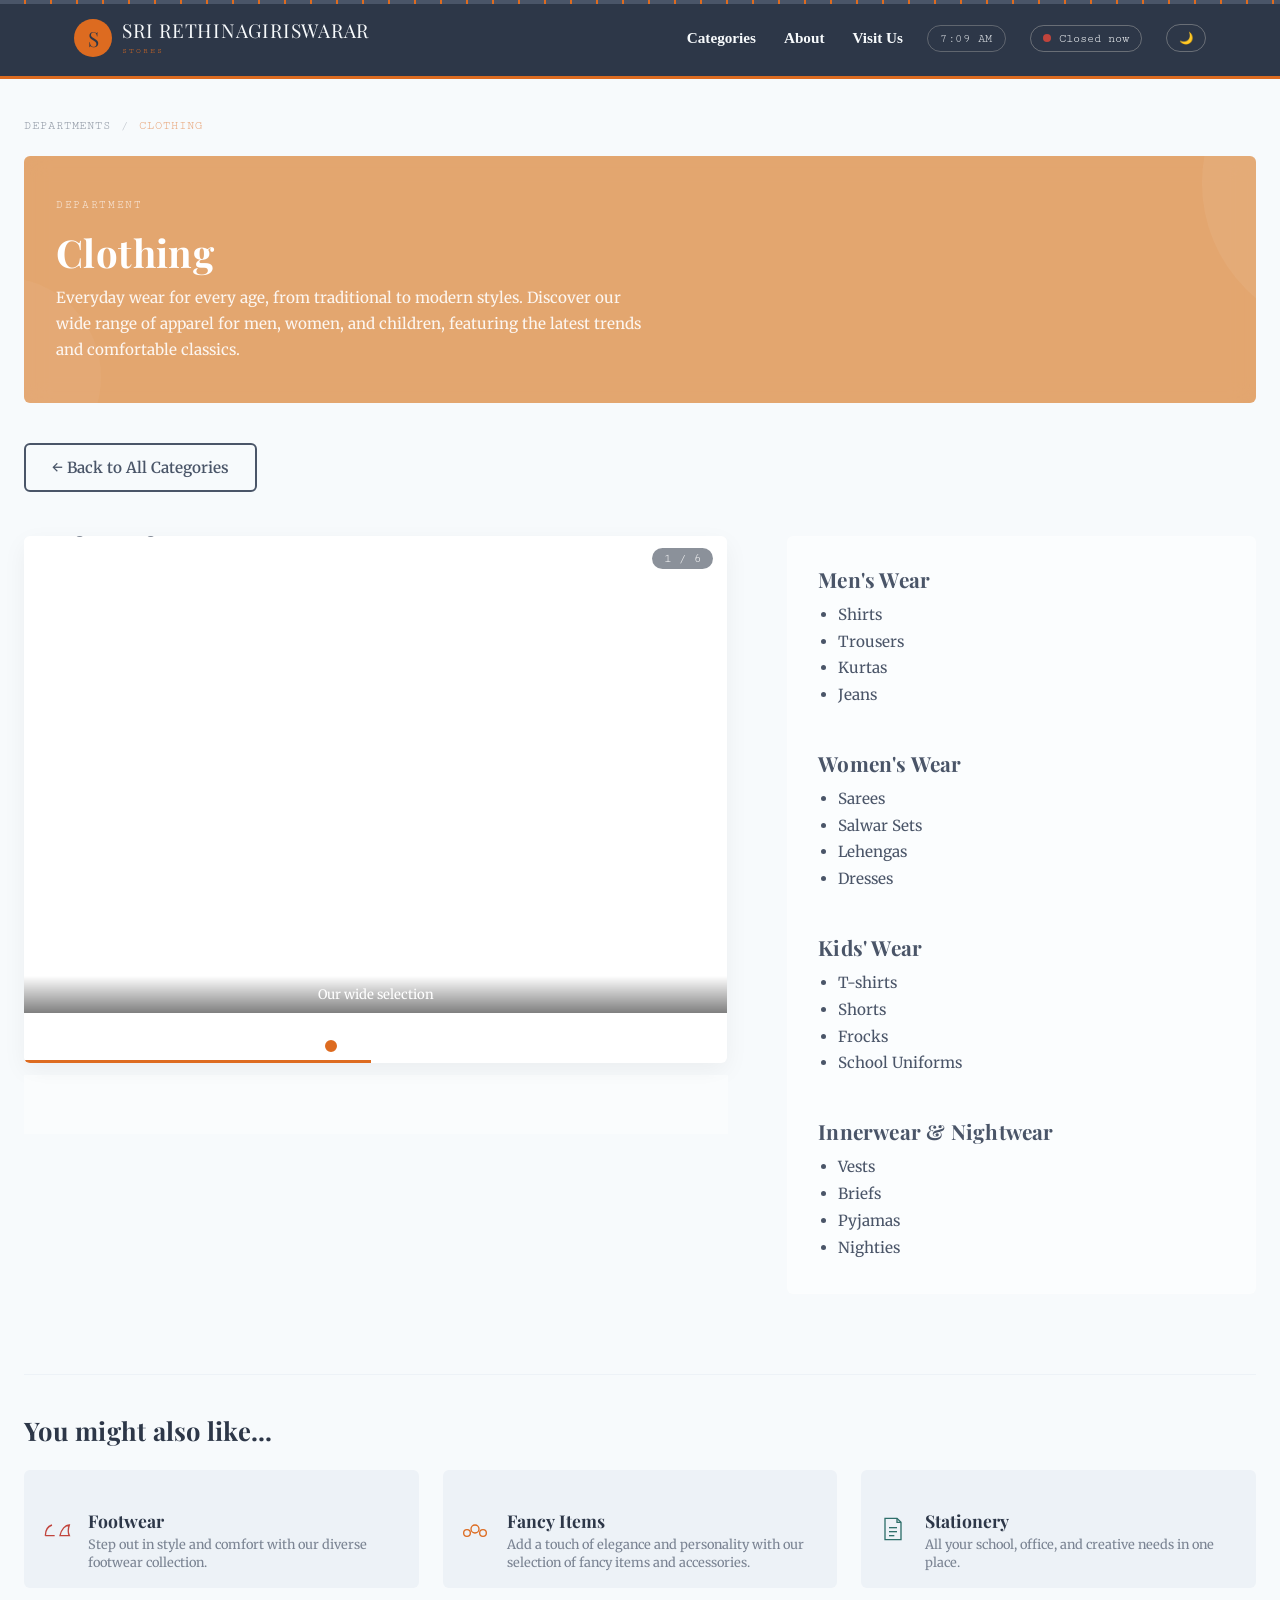
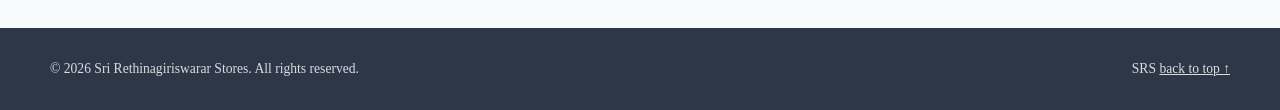
==== commit 2ae9b872: "Fix broken department slideshow image URLs with verified working Pexels images" ====
--- a/clothing.html
+++ b/clothing.html
@@ -71,17 +71,17 @@
       <div class="department-detail-grid">
         <div class="department-images">
           <div class="slideshow-container" id="slideshow-container">
-            <div class="slideshow-track" id="slideshow-track">
+<div class="slideshow-track" id="slideshow-track">
               <div class="slideshow-slide is-active" data-index="0">
                 <img src="https://images.unsplash.com/photo-1523381294911-8d3cead13475?w=800&q=80" alt="Clothing — image 1" loading="eager" class="slideshow-img">
                 <div class="slideshow-caption">Our wide selection</div>
               </div>
               <div class="slideshow-slide" data-index="1">
-                <img src="https://images.unsplash.com/photo-1603252109360-70495248a825?w=800&q=80" alt="Clothing — image 2" loading="lazy" class="slideshow-img">
+                <img src="https://images.pexels.com/photos/974911/pexels-photo-974911.jpeg?auto=compress&cs=tinysrgb&w=800" alt="Clothing — image 2" loading="lazy" class="slideshow-img">
                 <div class="slideshow-caption">Quality you can trust</div>
               </div>
               <div class="slideshow-slide" data-index="2">
-                <img src="https://images.unsplash.com/photo-1585487005169-5c354efe72a3?w=800&q=80" alt="Clothing — image 3" loading="lazy" class="slideshow-img">
+                <img src="https://images.pexels.com/photos/298863/pexels-photo-298863.jpeg?auto=compress&cs=tinysrgb&w=800" alt="Clothing — image 3" loading="lazy" class="slideshow-img">
                 <div class="slideshow-caption">Fresh & ready for you</div>
               </div>
               <div class="slideshow-slide" data-index="3">
@@ -89,11 +89,11 @@
                 <div class="slideshow-caption">Browse in comfort</div>
               </div>
               <div class="slideshow-slide" data-index="4">
-                <img src="https://images.unsplash.com/photo-1622979213584-a121783b88a2?w=800&q=80" alt="Clothing — image 5" loading="lazy" class="slideshow-img">
+                <img src="https://images.pexels.com/photos/994523/pexels-photo-994523.jpeg?auto=compress&cs=tinysrgb&w=800" alt="Clothing — image 5" loading="lazy" class="slideshow-img">
                 <div class="slideshow-caption">Always well-stocked</div>
               </div>
               <div class="slideshow-slide" data-index="5">
-                <img src="https://images.unsplash.com/photo-1586363104862-3a5e2ab6d69a?w=800&q=80" alt="Clothing — image 6" loading="lazy" class="slideshow-img">
+                <img src="https://images.pexels.com/photos/5868710/pexels-photo-5868710.jpeg?auto=compress&cs=tinysrgb&w=800" alt="Clothing — image 6" loading="lazy" class="slideshow-img">
                 <div class="slideshow-caption">Come explore today</div>
               </div>
             </div>
--- a/style.css
+++ b/style.css
@@ -514,7 +514,7 @@
   justify-content: center;
   opacity: 0;
   transition: opacity 0.3s ease, background 0.3s ease, transform 0.2s ease;
-  backdrop-filter: blur(2px);
+  backdrop-filter: blur(4px);
 }
 .slideshow-container:hover .slideshow-nav{
   opacity: 1;
@@ -568,7 +568,7 @@
   background: rgba(45, 55, 72, 0.55);
   padding: 4px 12px;
   border-radius: 999px;
-  backdrop-filter: blur(2px);
+  backdrop-filter: blur(4px);
   letter-spacing: 0.04em;
 }
 
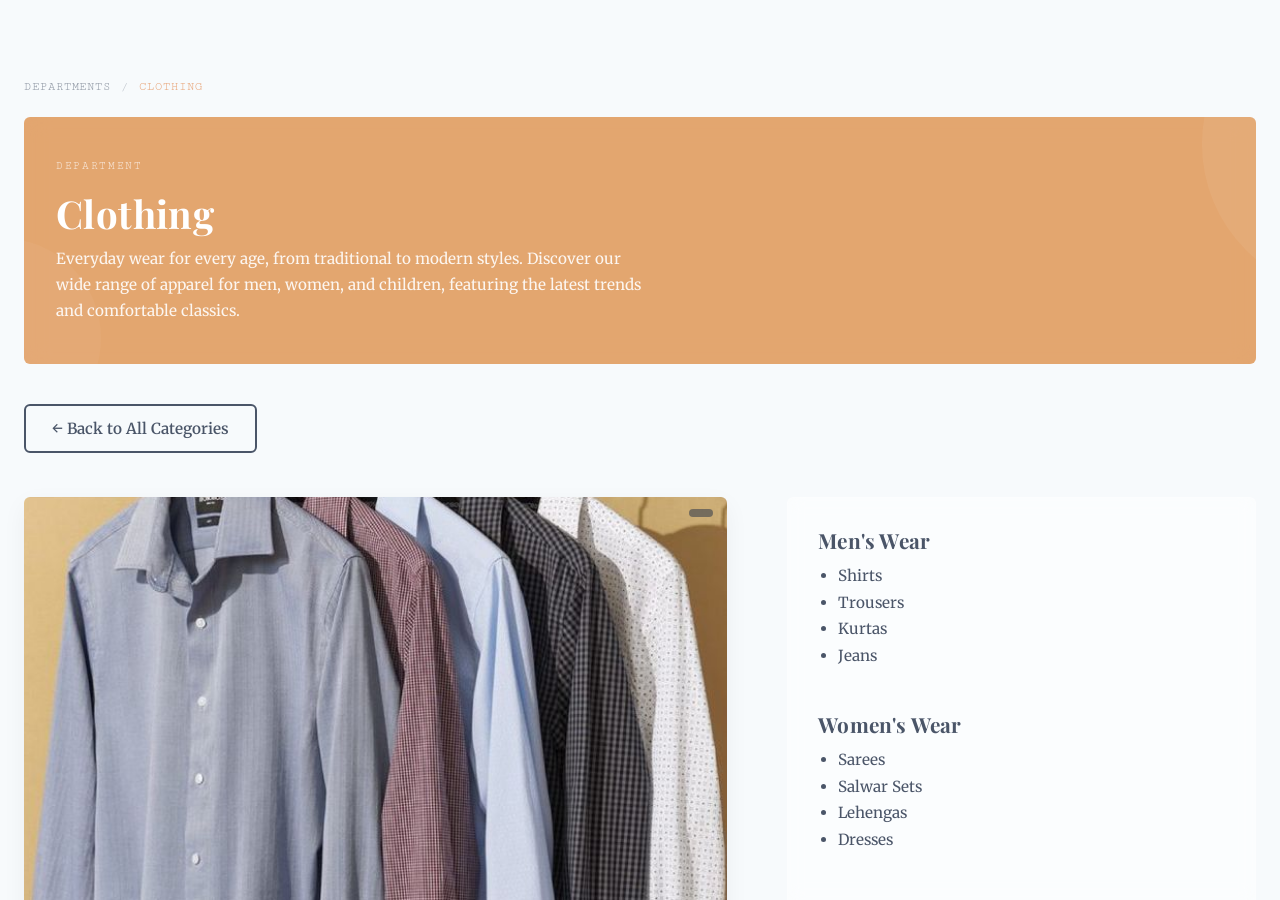
==== commit 6213cdaa: "final01" ====
--- a/clothing.html
+++ b/clothing.html
@@ -73,27 +73,27 @@
           <div class="slideshow-container" id="slideshow-container">
 <div class="slideshow-track" id="slideshow-track">
               <div class="slideshow-slide is-active" data-index="0">
-                <img src="https://images.unsplash.com/photo-1523381294911-8d3cead13475?w=800&q=80" alt="Clothing — image 1" loading="eager" class="slideshow-img">
+<img src="Img/clothing/cloth1.jpeg" alt="Clothing — image 1" loading="eager" class="slideshow-img">
                 <div class="slideshow-caption">Our wide selection</div>
               </div>
               <div class="slideshow-slide" data-index="1">
-                <img src="https://images.pexels.com/photos/974911/pexels-photo-974911.jpeg?auto=compress&cs=tinysrgb&w=800" alt="Clothing — image 2" loading="lazy" class="slideshow-img">
+<img src="Img/clothing/cloth2.jpeg" alt="Clothing — image 2" loading="lazy" class="slideshow-img">
                 <div class="slideshow-caption">Quality you can trust</div>
               </div>
               <div class="slideshow-slide" data-index="2">
-                <img src="https://images.pexels.com/photos/298863/pexels-photo-298863.jpeg?auto=compress&cs=tinysrgb&w=800" alt="Clothing — image 3" loading="lazy" class="slideshow-img">
+<img src="Img/clothing/cloth3.jpeg" alt="Clothing — image 3" loading="lazy" class="slideshow-img">
                 <div class="slideshow-caption">Fresh & ready for you</div>
               </div>
               <div class="slideshow-slide" data-index="3">
-                <img src="https://images.unsplash.com/photo-1617137968427-85924c800a22?w=800&q=80" alt="Clothing — image 4" loading="lazy" class="slideshow-img">
+<img src="Img/clothing/cloth4.jpeg" alt="Clothing — image 4" loading="lazy" class="slideshow-img">
                 <div class="slideshow-caption">Browse in comfort</div>
               </div>
               <div class="slideshow-slide" data-index="4">
-                <img src="https://images.pexels.com/photos/994523/pexels-photo-994523.jpeg?auto=compress&cs=tinysrgb&w=800" alt="Clothing — image 5" loading="lazy" class="slideshow-img">
+<img src="Img/clothing/cloth5.jpeg" alt="Clothing — image 5" loading="lazy" class="slideshow-img">
                 <div class="slideshow-caption">Always well-stocked</div>
               </div>
               <div class="slideshow-slide" data-index="5">
-                <img src="https://images.pexels.com/photos/5868710/pexels-photo-5868710.jpeg?auto=compress&cs=tinysrgb&w=800" alt="Clothing — image 6" loading="lazy" class="slideshow-img">
+<img src="Img/clothing/cloth6.jpeg" alt="Clothing — image 6" loading="lazy" class="slideshow-img">
                 <div class="slideshow-caption">Come explore today</div>
               </div>
             </div>
--- a/style.css
+++ b/style.css
@@ -382,13 +382,15 @@
 
 /* ============ DEPARTMENT DETAIL SECTION ============ */
 .department-detail{
-  padding: 0; /* Remove padding by default */
-  background: var(--paper); /* Ensure it has a solid background */
-  /* The following properties are handled by .is-active when present on page load */
-  /* opacity: 0; */
-  /* visibility: hidden; */
-  /* transform: translateY(30px); */
-  /* transition: opacity 0.5s ease, visibility 0.5s ease, transform 0.5s ease; */
+  position: fixed;
+  inset: 0;
+  z-index: 100;
+  background: var(--paper);
+  opacity: 0;
+  visibility: hidden;
+  transform: translateY(30px);
+  transition: opacity 0.4s ease, visibility 0.4s ease, transform 0.4s ease;
+  overflow-y: auto;
 }
 .department-detail.is-active {
   padding: 40px 0; /* Add padding when it's visible */
@@ -397,7 +399,7 @@
   transform: translateY(0);
 }
 .department-detail-inner{
-  max-width: 1280px; margin:0 auto; padding: 0 24px;
+  max-width: 1280px; margin:0 auto; padding: 40px 24px;
 }
 .department-back-btn{
   margin-bottom: 40px;
@@ -794,6 +796,9 @@
   .department-detail-grid{ grid-template-columns: 1fr; gap: 40px; }
   .hero{ padding: 70px 20px 50px; }
 }
+@media (max-width: 720px) {
+  .hero { justify-content: center !important; text-align: center; }
+}
 
 /* ============================================= */
 /* ===== DEPARTMENT EMPTY STATE ===== */
